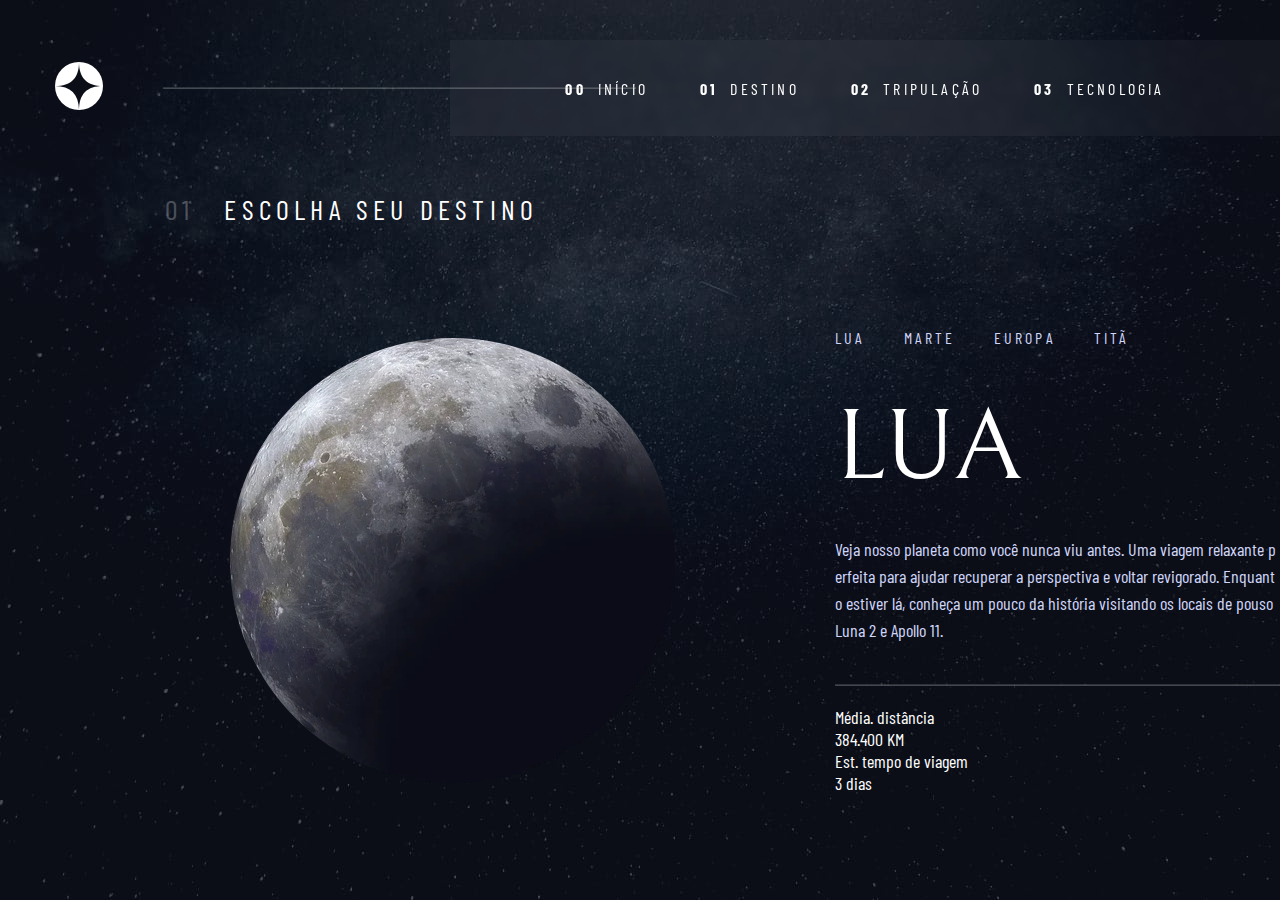
==== pages/destinos/index.html @ 11457935 "começando pagina de destino" ====
<!DOCTYPE html>
<html lang="pt-br">

<head>
    <meta charset="UTF-8">
    <meta http-equiv="X-UA-Compatible" content="IE=edge">
    <meta name="viewport" content="width=device-width, initial-scale=1.0">
    <link rel="shortcut icon" href="/assets/images/logo.svg" type="image/x-icon">
    <link rel="stylesheet" href="/assets/styles/reset.css">
    <link rel="stylesheet" href="/assets/styles/style.css">
    <title>Destinos Turístico</title>
</head>

<body>
    <header>
        <div class="logo-container">
            <img src="/assets/images/logo.svg" alt="Logo Turismo Espacial">
        </div>
        <hr class="risk-header">
        <nav class="navbar-container">
            <ul class="navbar-wrapper">
                <li><a class="navbar-link" href="#"><span class="st-link">00</span>Início</a></li>
                <li><a class="navbar-link" href="#"><span class="st-link">01</span>Destino</a></li>
                <li><a class="navbar-link" href="#"><span class="st-link">02</span>Tripulação</a></li>
                <li><a class="navbar-link" href="#"><span class="st-link">03</span>Tecnologia</a></li>
            </ul>
        </nav>
    </header>
    <main class="bg-destination">
        <section class="destination-section">
            <div class="destination-container">
                <h3><span>01</span>Escolha seu destino</h3>
                <div class="destination-wrapper">
                    <div class="destination-aside-img">
                        <img src="/assets/images/destination/image-moon.webp" alt="Lua">
                    </div>

                    <div class="destination-aside">
                        <nav class="nav-control-destination">
                            <ul class="nav-group-destination">
                                <li><a class="nav-link-destination" href="#">Lua</a></li>
                                <li><a class="nav-link-destination" href="#">Marte</a></li>
                                <li><a class="nav-link-destination" href="#">Europa</a></li>
                                <li><a class="nav-link-destination" href="#">Titã</a></li>
                            </ul>
                        </nav>
                       
                        <div class="destination-aside-items">
                            <h2 class="destination-items-title">Lua</h2>
                            <p class="destination-items-info">
                                Veja nosso planeta como você nunca viu antes. Uma viagem relaxante perfeita para ajudar
                                recuperar a perspectiva e voltar revigorado. Enquanto estiver lá, conheça um pouco da
                                história visitando os locais de pouso Luna 2 e Apollo 11.
                            </p>
                            <hr class="risk-header">
                            <div>
                                <div>
                                    <span>Média. distância</span>
                                    <p>384.400 KM</p>
                                </div>

                                <div>
                                    <span>Est. tempo de viagem</span>
                                    <p>3 dias</p>
                                </div>
                            </div>
                        </div>
                    </div>
                </div>
            </div>
        </section>
    </main>
</body>

</html>
---- assets/styles/style.css ----
@import url('https://fonts.googleapis.com/css2?family=Barlow+Condensed&family=Bellefair&display=swap');

:root {
    /* COLORS */
    --c-dark: #0B0D17;
    --c-blue-light: #D0D6F9;
    --c-white: #FFF;
    /* TYPOGRAPHY */
    --font-sz-1: 150px;
    --font-sz-2: 100px;
    --font-sz-3: 56px;
    --font-sz-4: 32px;
    --font-sz-5: 28px;
    --font-sz-6: 16px;
    --font-sz-7: 14px;
    --font-fm-bellefair: 'Bellefair';
    --font-fm-barlow: 'Barlow Condensed', sans-serif;
}

body {
    font-size: 18px;
    font-family: var(--font-fm-barlow);
    color: var(--c-white);
}

/* NAVBAR HEADER */
header {
    display: inline-flex;
    justify-content: space-between;
    align-items: center;
    position: fixed;
    top: 40px;
    width: 100%;
    height: 96px;
    margin-left: 55px;
    padding-right: 55px;
}

.logo-container, .nav-group-destination li {
    position: relative;
}

.risk-header {
    width: 473px;
    height: 1px;
    position: absolute;
    left: 108px;
    background-color: white;
    opacity: 25.15%;
    z-index: 100;
}

.navbar-container {
    height: 100%;
    width: 830px;
    backdrop-filter: blur(4px);
    background-color: rgba(255, 255, 255, 0.04);
}

.navbar-wrapper {
    display: flex;
    height: 100%;
    justify-content: center;
    gap: 52px;
}

.navbar-wrapper li {
    display: inline-flex;
    align-items: center;
    position: relative;
    height: 100%;
}

.navbar-wrapper li::after, .nav-group-destination li::after {
    content: '';
    display: flex;
    position: absolute;
    bottom: 0;
    width: 100%;
    height: 4px;
    border-radius: 6px;
    left: 0px;
    transition: all 300ms ease-out;
    transform: scale(0, 1);
    transform-origin: center;
    background-color: var(--c-white);
    opacity: 20%;
}

.navbar-wrapper li:hover::after, .nav-group-destination li:hover::after {
    transform: scale(1, 1);
}

.navbar-link, .nav-link-destination {
    font-size: var(--font-sz-6);
    font-family: var(--font-fm-barlow);
    letter-spacing: .2rem;
    text-transform: uppercase;
    color: var(--c-white);
}

.nav-link-destination {
    color: var(--c-blue-light);
}

.navbar-link .st-link {
    display: inline-block;
    font-weight: bold;
    margin-right: 12px;
}

.bg-home, .bg-destination {
    width: 100%;
    height: 100vh;
    background-image: url(/assets/images/home/background-home-desktop.jpg);
    background-position: center;
    background-repeat: no-repeat;
    background-size: cover;
}

.bg-destination  {
    background-image: url(/assets/images/destination/background-destination-desktop.jpg);
}

/* Section Space */
.space-section {
    height: 350px;
    max-width: 580px;
    position: absolute;
    bottom: 10%;
    left: 10%;
}

.space-wrapper {
    display: flex;
    height: 100%;
    flex-direction: column;
    justify-content: space-between;
}

.space-wrapper h1, .destination-items-title {
    font-size: var(--font-sz-1);
    font-family: var(--font-fm-bellefair);
    text-transform: uppercase;
}

.destination-items-title {
    font-size: var(--font-sz-2);
    margin: 30px 0;
}

.space-wrapper h2 {
    font-size: var(--font-sz-5);
    text-transform: uppercase;
    color: var(--c-blue-light);
}

.space-wrapper p, .destination-items-info {
    font-weight: normal;
    line-height: 1.5;
    word-break: break-all;
    color: var(--c-blue-light);
}


/* Circle Explore Home */
.circle-explore {
    display: flex;
    justify-content: center;
    align-items: center;
    position: absolute;
    bottom: 10%;
    right: 10%;
    width: 274px;
    height: 274px;
    border-radius: 50%;
    background-color: var(--c-white);
    cursor: pointer;
}

.circle-explore:active {
   box-shadow: 0px 0px 0px 60px rgba(255, 255, 255, 0.1);
   transition: all 0.2s;
}

.circle-explore h2 {
    font-size: var(--font-sz-4);
    font-family: var(--font-fm-bellefair);
    color: var(--c-dark);
    text-transform: uppercase;
}

/* PAGE Destination */
.destination-container {
    width: 100%;
    height: 100%;
    padding: 15% 165px 0;
}

.destination-container h3 {
    font-size: var(--font-sz-5);
    letter-spacing: 0.325rem;
    text-transform: uppercase;
    margin-bottom: 100px;
}

.destination-container h3 span {
    margin-right: 30px;
    opacity: 25%;
}

.destination-wrapper {
    display: grid;
    grid-template-columns: repeat(2, minmax(445px, 1fr));
    gap: 160px;
    padding-left: 65px;
}

.destination-aside-img {
    display: flex;
    width: 100%;
    height: 100%;
    justify-content: center;
    align-items: center;
}

.destination-aside-img img {
    display: block;
    width: 100%;
    height: auto;
    object-position: center;
    object-fit: cover;
}

.nav-group-destination {
    display: inline-flex;
    height: 35px;
    gap: 38px;
}

.destination-aside-items {
    display: flex;
    flex-direction: column;
    height: 100%;
}

.destination-aside-items .risk-header {
    position: relative;
    width: 100%;
    margin: 40px 0 20px;
    left: 0px;
}
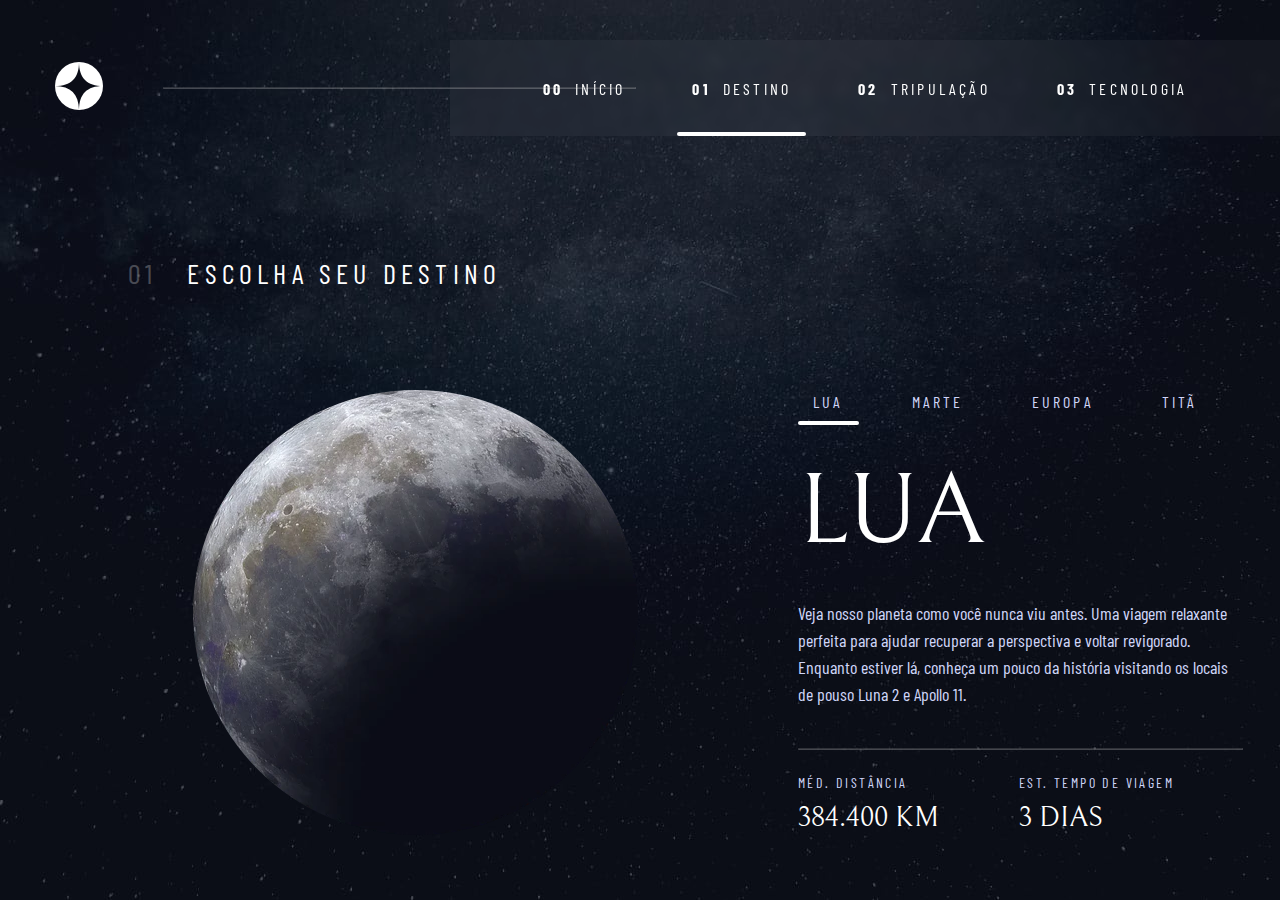
==== commit 6a70d9e7: "page crew" ====
--- a/pages/destinos/index.html
+++ b/pages/destinos/index.html
@@ -19,9 +19,9 @@
         <hr class="risk-header">
         <nav class="navbar-container">
             <ul class="navbar-wrapper">
-                <li><a class="navbar-link" href="#"><span class="st-link">00</span>Início</a></li>
-                <li><a class="navbar-link" href="#"><span class="st-link">01</span>Destino</a></li>
-                <li><a class="navbar-link" href="#"><span class="st-link">02</span>Tripulação</a></li>
+                <li><a class="navbar-link" href="../../index.html"><span class="st-link">00</span>Início</a></li>
+                <li><a class="navbar-link active" href="index.html"><span class="st-link">01</span>Destino</a></li>
+                <li><a class="navbar-link" href="/pages/tripulacao/index.html"><span class="st-link">02</span>Tripulação</a></li>
                 <li><a class="navbar-link" href="#"><span class="st-link">03</span>Tecnologia</a></li>
             </ul>
         </nav>
@@ -38,38 +38,123 @@
                     <div class="destination-aside">
                         <nav class="nav-control-destination">
                             <ul class="nav-group-destination">
-                                <li><a class="nav-link-destination" href="#">Lua</a></li>
-                                <li><a class="nav-link-destination" href="#">Marte</a></li>
-                                <li><a class="nav-link-destination" href="#">Europa</a></li>
-                                <li><a class="nav-link-destination" href="#">Titã</a></li>
+                                <li><a class="nav-link-destination active" data-nav="1" ref="#">Lua</a></li>
+                                <li><a class="nav-link-destination" data-nav="2" href="#">Marte</a></li>
+                                <li><a class="nav-link-destination" data-nav="3" href="#">Europa</a></li>
+                                <li><a class="nav-link-destination" data-nav="4" href="#">Titã</a></li>
                             </ul>
                         </nav>
-                       
-                        <div class="destination-aside-items">
-                            <h2 class="destination-items-title">Lua</h2>
-                            <p class="destination-items-info">
-                                Veja nosso planeta como você nunca viu antes. Uma viagem relaxante perfeita para ajudar
-                                recuperar a perspectiva e voltar revigorado. Enquanto estiver lá, conheça um pouco da
-                                história visitando os locais de pouso Luna 2 e Apollo 11.
-                            </p>
-                            <hr class="risk-header">
-                            <div>
+
+                        <ul class="destination-aside-items">
+                            <li class="destination-aside-card box1">
+                                <h2 class="destination-items-title">Lua</h2>
                                 <div>
-                                    <span>Média. distância</span>
-                                    <p>384.400 KM</p>
+                                    <p class="destination-items-description">
+                                        Veja nosso planeta como você nunca viu antes. Uma viagem relaxante perfeita para
+                                        ajudar
+                                        recuperar a perspectiva e voltar revigorado. Enquanto estiver lá, conheça um pouco
+                                        da
+                                        história visitando os locais de pouso Luna 2 e Apollo 11.
+                                    </p>
                                 </div>
+                                <hr class="risk-header">
+                                <div class="destination-info-container">
+                                    <div class="destination-info-wrapper">
+                                        <div class="destination-info-items">
+                                            <span>Méd. distância</span>
+                                            <p>384.400 KM</p>
+                                        </div>
+                                    </div>
+                                    <div class="destination-info-wrapper">
+                                        <div class="destination-info-items">
+                                            <span>Est. tempo de viagem</span>
+                                            <p>3 dias</p>
+                                        </div>
+                                    </div>
+                                </div>
+                            </li>
 
-                                <div>
-                                    <span>Est. tempo de viagem</span>
-                                    <p>3 dias</p>
+                            <li class="destination-aside-card box2">
+                                <h2 class="destination-items-title">Marte</h2>
+                                <p class="destination-items-description">
+                                    Não se esqueça de levar suas botas de caminhada. Você precisará deles para enfrentar
+                                    o Monte Olimpo, a montanha planetária mais alta do nosso sistema solar. São duas
+                                    vezes e meia do tamanho do Everest!
+                                </p>
+                                <hr class="risk-header">
+                                <div class="destination-info-container">
+                                    <div class="destination-info-wrapper">
+                                        <div class="destination-info-items">
+                                            <span>Méd. distância</span>
+                                            <p>225 MIL. KM</p>
+                                        </div>
+                                    </div>
+                                    <div class="destination-info-wrapper">
+                                        <div class="destination-info-items">
+                                            <span>Est. tempo de viagem</span>
+                                            <p>9 meses</p>
+                                        </div>
+                                    </div>
                                 </div>
-                            </div>
-                        </div>
+                            </li>
+
+                            <li class="destination-aside-card box3">
+                                <h2 class="destination-items-title">Europa</h2>
+                                <p class="destination-items-description">
+                                    A menor das quatro luas galileanas que orbitam Júpiter, Europa é uma
+                                    o sonho do amante de inverno. Com uma superfície gelada, é perfeito para um pouco de
+                                    patinação no gelo, curling, hóquei ou simples relaxamento em seu confortável
+                                    cabana invernal.
+                                </p>
+                                <hr class="risk-header">
+                                <div class="destination-info-container">
+                                    <div class="destination-info-wrapper">
+                                        <div class="destination-info-items">
+                                            <span>Méd. distância</span>
+                                            <p>628 MIL. KM</p>
+                                        </div>
+                                    </div>
+                                    <div class="destination-info-wrapper">
+                                        <div class="destination-info-items">
+                                            <span>Est. tempo de viagem</span>
+                                            <p>3 anos</p>
+                                        </div>
+                                    </div>
+                                </div>
+                            </li>
+
+                            <li class="destination-aside-card box4">
+                                <h2 class="destination-items-title">Titã</h2>
+                                <p class="destination-items-description">
+                                    A única lua conhecida por ter uma atmosfera densa além da Terra, Titã
+                                    é um lar longe de casa (apenas algumas centenas de graus mais frio!). Como um
+                                    bônus, você obtém vistas impressionantes dos anéis de Saturno.
+                                </p>
+                                <hr class="risk-header">
+                                <div class="destination-info-container">
+                                    <div class="destination-info-wrapper">
+                                        <div class="destination-info-items">
+                                            <span>Méd. distância</span>
+                                            <p>1.6 BIL. KM</p>
+                                        </div>
+                                    </div>
+                                    <div class="destination-info-wrapper">
+                                        <div class="destination-info-items">
+                                            <span>Est. tempo de viagem</span>
+                                            <p>7 anos</p>
+                                        </div>
+                                    </div>
+                                </div>
+                            </li>
+                        </ul>
+
                     </div>
                 </div>
             </div>
         </section>
     </main>
+
+    <script src="/assets/js/main.js"></script>
 </body>
 
 </html>--- a/assets/styles/style.css
+++ b/assets/styles/style.css
@@ -23,6 +23,23 @@
     color: var(--c-white);
 }
 
+/* ANIMAÇÕES KEYFRAMES */
+@keyframes planetGira {
+	0% {
+        transform: scale(1);
+	}
+    50% {
+        transform: scale(1.03);
+    }
+    75% {
+        transform: scale(1.1);
+	}
+    100% {
+        transform: scale(1);
+	} 
+}
+
+
 /* NAVBAR HEADER */
 header {
     display: inline-flex;
@@ -61,7 +78,7 @@
     display: flex;
     height: 100%;
     justify-content: center;
-    gap: 52px;
+    gap: 37px;
 }
 
 .navbar-wrapper li {
@@ -71,7 +88,8 @@
     height: 100%;
 }
 
-.navbar-wrapper li::after, .nav-group-destination li::after {
+/* TRAÇO EMBAIXO DO NAVEGAÇÃO */
+.navbar-wrapper a::after, .nav-group-destination a::after {
     content: '';
     display: flex;
     position: absolute;
@@ -87,8 +105,15 @@
     opacity: 20%;
 }
 
-.navbar-wrapper li:hover::after, .nav-group-destination li:hover::after {
+/* HOVER PARA MOSTAR QUAL ABA ESTÁ PASSANDO O MOUSE */
+.navbar-wrapper a:hover::after, .nav-group-destination a:hover::after {
     transform: scale(1, 1);
+}
+
+/* DEIXA ATIVADO A ABA DE NAVEGAÇÃO */
+.active::after {
+    transform: scale(1, 1) !important;
+    opacity: 1 !important;
 }
 
 .navbar-link, .nav-link-destination {
@@ -97,6 +122,8 @@
     letter-spacing: .2rem;
     text-transform: uppercase;
     color: var(--c-white);
+    cursor: pointer;
+    padding: 15px;
 }
 
 .nav-link-destination {
@@ -109,7 +136,7 @@
     margin-right: 12px;
 }
 
-.bg-home, .bg-destination {
+.bg-home, .bg-destination, .bg-crew  {
     width: 100%;
     height: 100vh;
     background-image: url(/assets/images/home/background-home-desktop.jpg);
@@ -118,8 +145,12 @@
     background-size: cover;
 }
 
-.bg-destination  {
+.bg-destination {
     background-image: url(/assets/images/destination/background-destination-desktop.jpg);
+}
+
+.bg-crew {
+    background-image: url(/assets/images/crew/background-crew-desktop.jpg);
 }
 
 /* Section Space */
@@ -155,10 +186,10 @@
     color: var(--c-blue-light);
 }
 
-.space-wrapper p, .destination-items-info {
+.space-wrapper p, .destination-items-description {
     font-weight: normal;
     line-height: 1.5;
-    word-break: break-all;
+    word-wrap: break-word;
     color: var(--c-blue-light);
 }
 
@@ -180,7 +211,11 @@
 
 .circle-explore:active {
    box-shadow: 0px 0px 0px 60px rgba(255, 255, 255, 0.1);
-   transition: all 0.2s;
+   transition: all 0.15s;
+}
+
+.circle-explore a {
+    padding: 50px 30px;
 }
 
 .circle-explore h2 {
@@ -194,7 +229,7 @@
 .destination-container {
     width: 100%;
     height: 100%;
-    padding: 15% 165px 0;
+    padding: 20% 10% 0px;
 }
 
 .destination-container h3 {
@@ -211,17 +246,10 @@
 
 .destination-wrapper {
     display: grid;
-    grid-template-columns: repeat(2, minmax(445px, 1fr));
+    width: 100%;
+    grid-template-columns: repeat(2, 445px);
     gap: 160px;
     padding-left: 65px;
-}
-
-.destination-aside-img {
-    display: flex;
-    width: 100%;
-    height: 100%;
-    justify-content: center;
-    align-items: center;
 }
 
 .destination-aside-img img {
@@ -230,6 +258,12 @@
     height: auto;
     object-position: center;
     object-fit: cover;
+    animation: planetGira 10s linear infinite;
+}
+
+.destination-aside {
+    display: flex;
+    flex-direction: column;
 }
 
 .nav-group-destination {
@@ -240,8 +274,11 @@
 
 .destination-aside-items {
     display: flex;
-    flex-direction: column;
-    height: 100%;
+    flex-direction: row;
+    width: 100%;
+    height: 100%;   
+    overflow: hidden;
+    gap: 30px;
 }
 
 .destination-aside-items .risk-header {
@@ -249,4 +286,33 @@
     width: 100%;
     margin: 40px 0 20px;
     left: 0px;
-}+}
+
+.destination-aside-card {
+    
+}
+
+.destination-info-container {
+    display: flex;
+    gap: 80px;
+}
+
+.destination-info-items span {
+    font-size: var(--font-sz-7);
+    text-transform: uppercase;
+    letter-spacing: .15rem;
+    color: var(--c-blue-light);
+}
+
+.destination-info-items p {
+    font-size: var(--font-sz-5);
+    font-family: var(--font-fm-bellefair);
+    text-transform: uppercase;
+    margin-top: 10px;
+    color: var(--c-white);
+}
+
+.destination-items-description {
+    width: 445px;
+}
+
